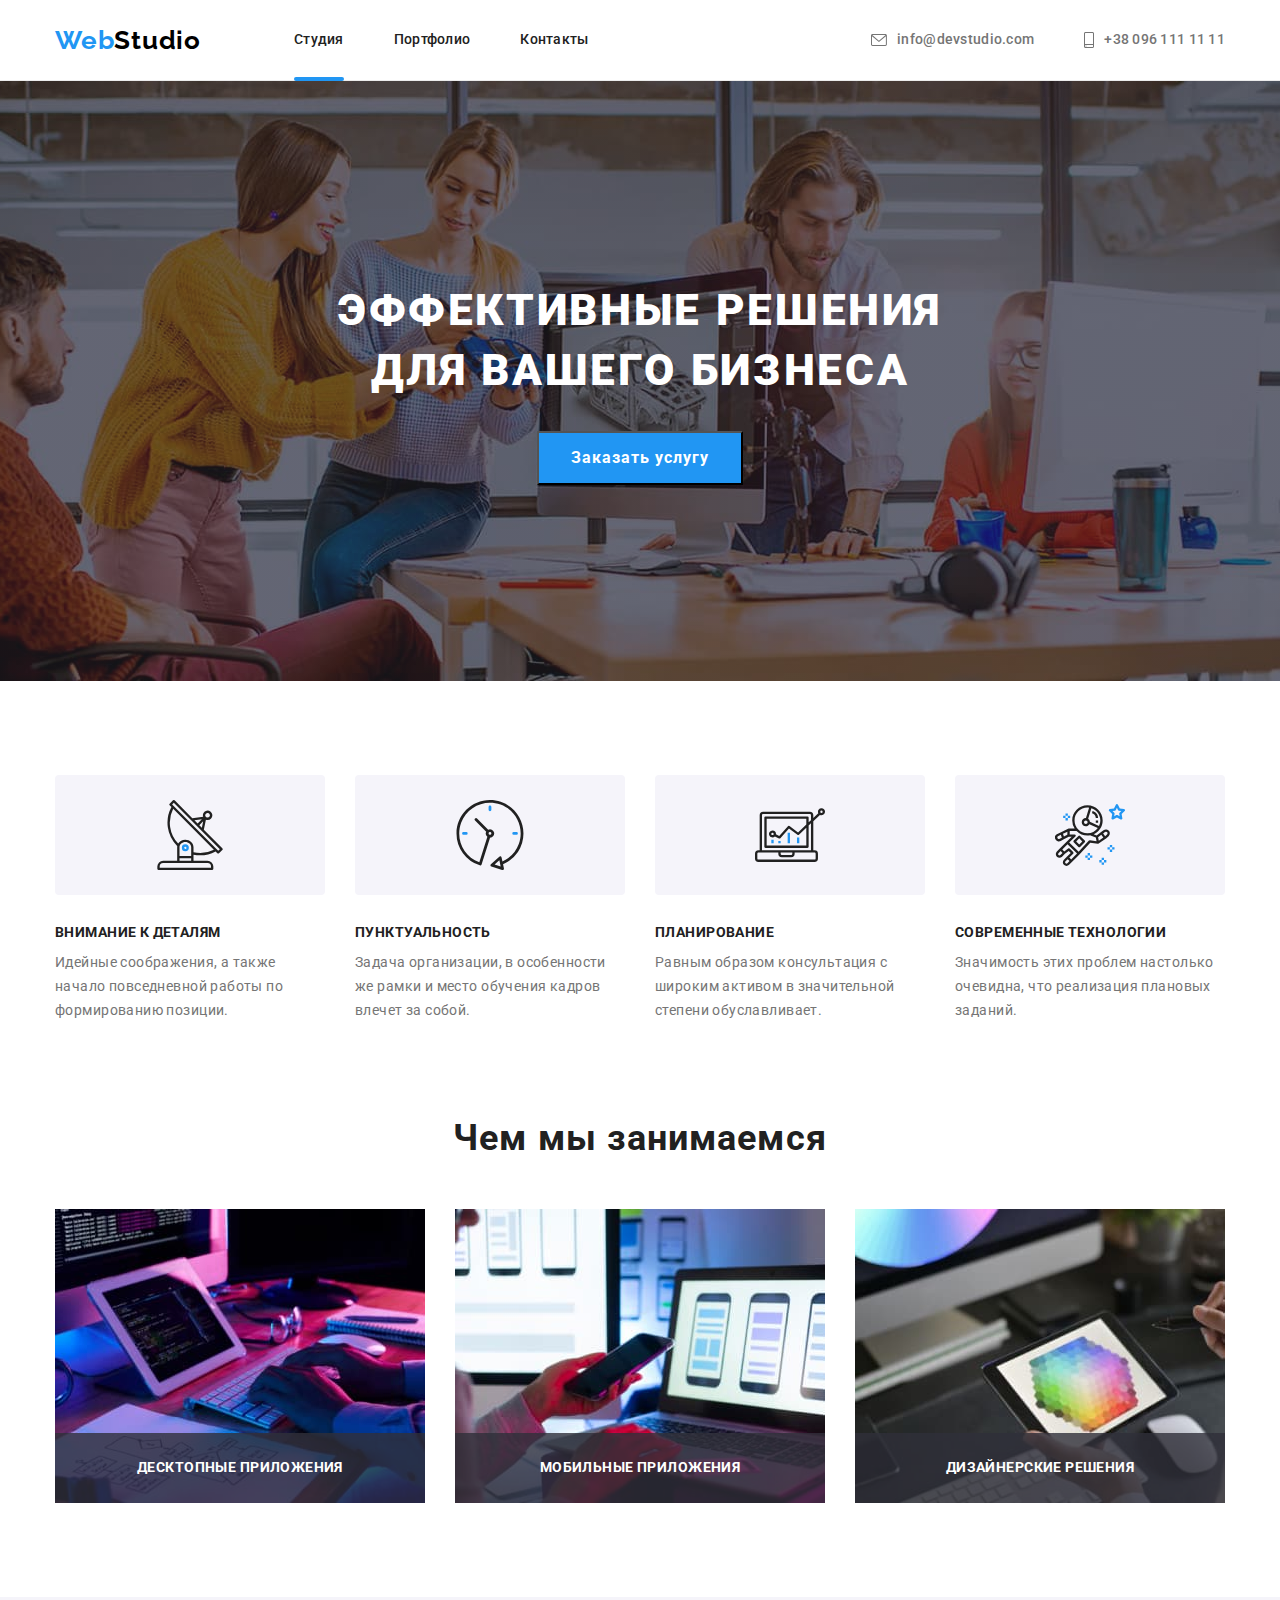
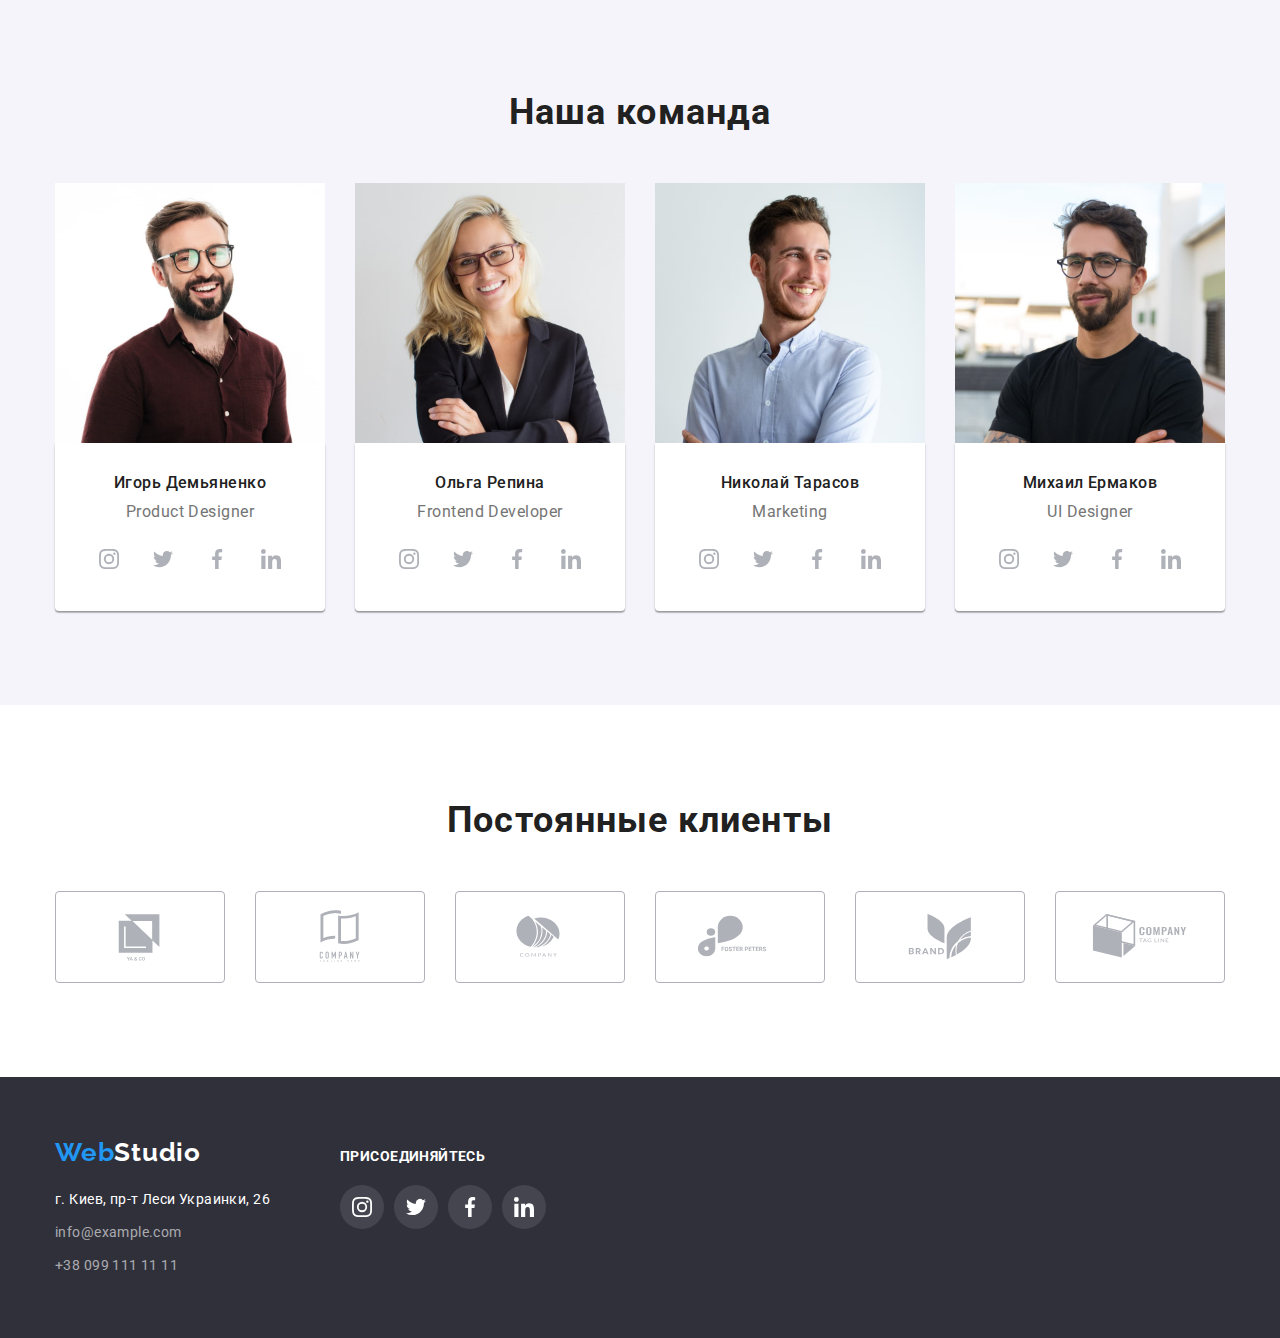
==== index.html @ 76461b3d "start" ====
<!DOCTYPE html>
<html lang="ru">
  <head>
    <meta charset="UTF-8" />
    <meta http-equiv="X-UA-Compatible" content="IE=edge" />
    <meta name="viewport" content="width=device-width, initial-scale=1.0" />
    <title>goit-markup-hw-06</title>
    <link
      href="https://fonts.googleapis.com/css2?family=Raleway:wght@700&family=Roboto:wght@400;500;700;900&display=swap"
      rel="stylesheet"
    />
    <link rel="stylesheet"
    href=https://cdnjs.cloudflare.com/ajax/libs/modern-normalize/1.1.0/modern-normalize.min.css>
    <link rel="stylesheet" href="./css/styles.css" />
  </head>
  <body>
    <!--header-->

    <header class="header">
      <div class="container">
        <div class="header-flex">
          <a class="logo link" href="./index.html"
            >Web<span class="logo-dark">Studio</span></a
          >
          <nav class="header-nav">
            <ul class="header-list list">
              <li class="header-item">
                <a class="header-link link current" href="./index.html"
                  >Студия</a
                >
              </li>
              <li class="header-item">
                <a class="header-link link" href="./portfolio.html"
                  >Портфолио</a
                >
              </li>
              <li class="header-item">
                <a class="header-link link" href="">Контакты</a>
              </li>
            </ul>
          </nav>
          <ul class="header-mt">
            <li class="header-mail-item list">
              <a class="header-mail-link link" href="mailto:info@devstudio.com"
                ><svg class="header-icon-mail" width="16" height="12">
                  <use href="./images/icons.svg#icon-envelope"></use>
                </svg>
                info@devstudio.com</a
              >
            </li>
            <li class="haeder-tel-item list">
              <a class="header-tel-link link" href="tel:+380961111111"
                ><svg class="header-icon-tel" width="10" height="16">
                  <use href="./images/icons.svg#icon-smartphone"></use></svg
                >+38 096 111 11 11</a
              >
            </li>
          </ul>
        </div>
      </div>
    </header>
    <!--hero-->
    <main>
      <section class="hero">
        <div class="container">
          <h1 class="hero-title">Эффективные решения для вашего бизнеса</h1>
          <button class="hero-btn" type="button" data-modal-open>Заказать услугу</button>
        </div>
      </section>

      <!--features-->
      <section class="features section">
        <div class="container">
          <h2 class="visually-hidden">Особенности</h2>
          <ul class="features-list list">
            <li class="features-item antenna">
              <div class="features-icon-conteiner"><svg width="70" height="70"><use href="./images/icons.svg#icon-antenna-1"></use></svg></div>
              <h3 class="features-title">Внимание к деталям</h3>
              <p class="features-text">
                Идейные соображения, а также начало повседневной работы по
                формированию позиции.
              </p>
            </li>
            <li class="features-item clock">
              <div class="features-icon-conteiner"><svg width="70" height="70"><use href="./images/icons.svg#icon-clock-1"></use></svg></div>
              <h3 class="features-title">Пунктуальность</h3>
              <p class="features-text">
                Задача организации, в особенности же рамки и место обучения
                кадров влечет за собой.
              </p>
            </li>
            <li class="features-item diagram">
              <div class="features-icon-conteiner"><svg width="70" height="70"><use href="./images/icons.svg#icon-diagram-1"></use></svg></div>
              <h3 class="features-title">Планирование</h3>
              <p class="features-text">
                Равным образом консультация с широким активом в значительной
                степени обуславливает.
              </p>
            </li>
            <li class="features-item astronaut">
              <div class="features-icon-conteiner"><svg width="70" height="70"><use href="./images/icons.svg#icon-astronaut-1"></use></svg></div>
              <h3 class="features-title">Современные технологии</h3>
              <p class="features-text">
                Значимость этих проблем настолько очевидна, что реализация
                плановых заданий.
              </p>
            </li>
          </ul>
        </div>
      </section>
      <!--work-->
      <section class="work section">
        <div class="container">
          <h2 class="work-title">Чем мы занимаемся</h2>
          <ul class="work-list list">
            <li class="work-item">
              <img
                class="work-img"
                src="./images/box1.jpg"
                alt="Работа за компьютером"
                width="370"
                height="294"
              />
              <div class="work-thumb">
                <h3 class="work-item-title">Десктопные приложения </h3>
              </div>
            </li>
            
            <li class="work-item">
              <img
                class="work-img"
                src="./images/box2.jpg"
                alt="Смартфон и ноутбук"
                width="370"
                height="294"
              />
              <div class="work-thumb">
                <h3 class="work-item-title">Мобильные приложения</h3>
              </div>
            </li>
            <li class="work-item">
              <img
                class="work-img"
                src="./images/box3.jpg"
                alt="Графический дизайн на планшете"
                width="370"
                height="294"
              />
              <div class="work-thumb">
                <h3 class="work-item-title">Дизайнерские решения</h3>
              </div>
            </li>
          </ul>
        </div>
      </section>
      <!--team-->
      <section class="team section">
        <div class="container">
          <h2 class="team-title">Наша команда</h2>
          <ul class="team-list list">
            <li class="team-item">
              <img
                class="team-img"
                src="./images/img.jpg"
                alt="Игорь"
                width="270"
                height="260"
              />
              <div class="team-thumb">
                <h3 class="team-item-title">Игорь Демьяненко</h3>
                <p class="team-text" lang="en">Product Designer</p>
                <ul class="team-soc-list list">
                  <li class="team-soc-item">
                    <a class="team-soc-link" href="">
                      <svg class="team-soc-icon" width="20" height="20">
                        <use href="./images/icons.svg#icon-instagram-2"></use>
                      </svg>
                    </a>
                  </li>
                  <li class="team-soc-item">
                    <a class="team-soc-link" href=""
                      ><svg class="team-soc-icon" width="20" height="20">
                        <use
                          href="./images/icons.svg#icon-twitter-1"
                        ></use></svg
                    ></a>
                  </li>
                  <li class="team-soc-item">
                    <a class="team-soc-link" href=""
                      ><svg class="team-soc-icon" width="20" height="20">
                        <use
                          href="./images/icons.svg#icon-facebook-1"
                        ></use></svg
                    ></a>
                  </li>
                  <li class="team-soc-item">
                    <a class="team-soc-link" href=""
                      ><svg class="team-soc-icon" width="20" height="20">
                        <use
                          href="./images/icons.svg#icon-linkedin-1"
                        ></use></svg
                    ></a>
                  </li>
                </ul>
              </div>
            </li>
            <li class="team-item">
              <img
                class="team-img"
                src="./images/img1.jpg"
                alt="Ольга"
                width="270"
                height="260"
              />
              <div class="team-thumb">
                <h3 class="team-item-title">Ольга Репина</h3>
                <p class="team-text" lang="en">Frontend Developer</p>
                <ul class="team-soc-list list">
                  <li class="team-soc-item">
                    <a class="team-soc-link" href="">
                      <svg class="team-soc-icon" width="20" height="20">
                        <use href="./images/icons.svg#icon-instagram-2"></use>
                      </svg>
                    </a>
                  </li>
                  <li class="team-soc-item">
                    <a class="team-soc-link" href=""
                      ><svg class="team-soc-icon" width="20" height="20">
                        <use
                          href="./images/icons.svg#icon-twitter-1"
                        ></use></svg
                    ></a>
                  </li>
                  <li class="team-soc-item">
                    <a class="team-soc-link" href=""
                      ><svg class="team-soc-icon" width="20" height="20">
                        <use
                          href="./images/icons.svg#icon-facebook-1"
                        ></use></svg
                    ></a>
                  </li>
                  <li class="team-soc-item">
                    <a class="team-soc-link" href=""
                      ><svg class="team-soc-icon" width="20" height="20">
                        <use
                          href="./images/icons.svg#icon-linkedin-1"
                        ></use></svg
                    ></a>
                  </li>
                </ul>
              </div>
            </li>
            <li class="team-item">
              <img
                class="team-img"
                src="./images/img2.jpg"
                alt="Николай"
                width="270"
                height="260"
              />
              <div class="team-thumb">
                <h3 class="team-item-title">Николай Тарасов</h3>
                <p class="team-text" lang="en">Marketing</p>
                <ul class="team-soc-list list">
                  <li class="team-soc-item">
                    <a class="team-soc-link" href="">
                      <svg class="team-soc-icon" width="20" height="20">
                        <use href="./images/icons.svg#icon-instagram-2"></use>
                      </svg>
                    </a>
                  </li>
                  <li class="team-soc-item">
                    <a class="team-soc-link" href=""
                      ><svg class="team-soc-icon" width="20" height="20">
                        <use
                          href="./images/icons.svg#icon-twitter-1"
                        ></use></svg
                    ></a>
                  </li>
                  <li class="team-soc-item">
                    <a class="team-soc-link" href=""
                      ><svg class="team-soc-icon" width="20" height="20">
                        <use
                          href="./images/icons.svg#icon-facebook-1"
                        ></use></svg
                    ></a>
                  </li>
                  <li class="team-soc-item">
                    <a class="team-soc-link" href=""
                      ><svg class="team-soc-icon" width="20" height="20">
                        <use
                          href="./images/icons.svg#icon-linkedin-1"
                        ></use></svg
                    ></a>
                  </li>
                </ul>
              </div>
            </li>
            <li class="team-item">
              <img
                class="team-img"
                src="./images/img3.jpg"
                alt="Михаил"
                width="270"
                height="260"
              />
              <div class="team-thumb">
                <h3 class="team-item-title">Михаил Ермаков</h3>
                <p class="team-text" lang="en">UI Designer</p>
                <ul class="team-soc-list list">
                  <li class="team-soc-item">
                    <a class="team-soc-link" href="">
                      <svg class="team-soc-icon" width="20" height="20">
                        <use href="./images/icons.svg#icon-instagram-2"></use>
                      </svg>
                    </a>
                  </li>
                  <li class="team-soc-item">
                    <a class="team-soc-link" href=""
                      ><svg class="team-soc-icon" width="20" height="20">
                        <use
                          href="./images/icons.svg#icon-twitter-1"
                        ></use></svg
                    ></a>
                  </li>
                  <li class="team-soc-item">
                    <a class="team-soc-link" href=""
                      ><svg class="team-soc-icon" width="20" height="20">
                        <use
                          href="./images/icons.svg#icon-facebook-1"
                        ></use></svg
                    ></a>
                  </li>
                  <li class="team-soc-item">
                    <a class="team-soc-link" href=""
                      ><svg class="team-soc-icon" width="20" height="20">
                        <use
                          href="./images/icons.svg#icon-linkedin-1"
                        ></use></svg
                    ></a>
                  </li>
                </ul>
              </div>
            </li>
          </ul>
        </div>
      </section>

      <section class="clients section">
        <div class="container">
          <h2 class="clients-title">Постоянные клиенты</h2>
          <ul class="clients-list list">
            <li class="clients-item list">
              <a class="clients-link" href="">
                <svg class="clients-icon" width="106" height="60">
                  <use href="./images/icons.svg#icon-Logo"></use>
                </svg>
              </a>
            </li>
            <li class="clients-item list">
              <a class="clients-link" href="">
                <svg class="clients-icon" width="106" height="60">
                  <use href="./images/icons.svg#icon-Logo-1"></use>
                </svg>
              </a>
            </li>
            <li class="clients-item list">
              <a class="clients-link" href="">
                <svg class="clients-icon" width="106" height="60">
                  <use href="./images/icons.svg#icon-Logo-2"></use>
                </svg>
              </a>
            </li>
            <li class="clients-item list">
              <a class="clients-link" href="">
                <svg class="clients-icon" width="106" height="60">
                  <use href="./images/icons.svg#icon-Logo-3"></use>
                </svg>
              </a>
            </li>
            <li class="clients-item list">
              <a class="clients-link" href="">
                <svg class="clients-icon" width="106" height="60">
                  <use href="./images/icons.svg#icon-Logo-4"></use>
                </svg>
              </a>
            </li>
            <li class="clients-item list">
              <a class="clients-link" href="">
                <svg class="clients-icon" width="106" height="60">
                  <use href="./images/icons.svg#icon-Logo-5"></use>
                </svg>
              </a>
            </li>
          </ul>
        </div>
      </section>
    </main>
    <!--footer-->
    <footer class="footer">
      <div class="container">
        <div class="footerf">
          <a class="logo link" href="./index.html"
            >Web<span class="logo-light">Studio</span></a
          >
          <address class="adress">
            <ul class="adress-list list">
              <li class="adress-item">
                <a
                  class="adress-link link"
                  href="https://goo.gl/maps/nZqafxbNamXbDnvg8"
                  target="blank"
                  rel="noopener noreferrer nofollow"
                  >г. Киев, пр-т Леси Украинки, 26</a
                >
              </li>
              <li class="adress-item">
                <a class="adress-mail-link link" href="mailto:info@example.com"
                  >info@example.com</a
                >
              </li>
              <li class="adress-item">
                <a class="adress-tel-link link" href="tel:+380991111111"
                  >+38 099 111 11 11</a
                >
              </li>
            </ul>
          </address>
        </div>
        <div class="footer-soc">
          <p class="join">присоединяйтесь</p>
          <ul class="footer-soc-list list">
            <li class="footer-soc-item">
              <a href="" class="footer-soc-link instagram"></a>
            </li>
            <li class="footer-soc-item">
              <a href="" class="footer-soc-link twitter"></a>
            </li>
            <li class="footer-soc-item">
              <a href="" class="footer-soc-link facebook"></a>
            </li>
            <li class="footer-soc-item">
              <a href="" class="footer-soc-link linkedin"></a>
            </li>
          </ul>
        </div>
      </div>
    </footer>
    <div class="backdrop is-hidden" data-modal>
      <div class="modal">
        <button type="button" class="modal-close-btn" data-modal-close><svg width="18" height="18"><use href="./images/icons.svg#icon-close-black-18dp"></use></svg> </button>
      </div>
    </div>
    <script src="./js/modal.js"> </script>
  </body>
  
</html>
---- css/styles.css ----
:root {
  --primary-white-color: #ffffff;
  --secondary-white-color: #f5f4fa;
  --footer-hero-color: #2f303a;
  --accent-color: #2196f3;
  --main-title-color: #212121;
  --primary-text-color: #757575;
  --primary-margin: 30px;
}
body {
  color: var(--primary-text-color);
  font-family: "Roboto", "Montserrat", sans-serif;
}
h1,
h2,
h3,
h4,
h5,
h6,
p,
ul {
  margin: 0;
}
ul {
  padding-left: 0;
}

.list {
  list-style: none;
}
.link {
  text-decoration: none;
}
img {
  display: block;
  max-width: 100%;
  height: auto;
}

.container {
  width: 1200px;
  padding-left: 15px;
  padding-right: 15px;
  margin: 0 auto;
}
.section {
  padding-top: 94px;
  padding-bottom: 94px;
}
/*---------------header----------------------------------------------*/
.header {
  background-color: var(--primary-white-color);
  border-bottom: 1px solid #ececec;
}
.header-flex {
  display: flex;
  align-items: center;
}

.header-nav {
  margin-left: 93px;
}
.header-list {
  display: flex;
}
.header-mt {
  display: flex;
  margin-left: auto;
}

.header-item + .header-item {
  margin-left: 50px;
}
.haeder-tel-item {
  margin-left: 50px;
}

.logo {
  font-family: "Raleway";
  font-weight: 700;
  font-size: 26px;
  line-height: 1.19;
  letter-spacing: 0.03em;
  color: var(--accent-color);
}

.logo-dark {
  color: #000000;
}
.logo-light {
  color: var(--primary-white-color);
}

.header-link,
.header-mail-link,
.header-tel-link {
  font-weight: 500;
  font-size: 14px;
  line-height: 1.14;
  letter-spacing: 0.02em;
  color: var(--main-title-color);
  display: flex;
  align-items: center;
}
.header-link {
  position: relative;
  padding-top: 32px;
  padding-bottom: 32px;
  transition: color 250ms cubic-bezier(0.4, 0, 0.2, 1);
}

.header-link.current::after {
  display: inline-block;
  content: "";
  position: absolute;
  left: 0;
  bottom: -1px;
  width: 100%;
  height: 4px;
  background: var(--accent-color);
  border-radius: 2px;
}
.header-icon-mail {
  fill: currentColor;
  margin-right: 10px;
}
.header-icon-tel {
  fill: currentColor;
  margin-right: 10px;
}
.header-link:hover,
.header-link:focus {
  color: var(--accent-color);
}

.header-mail-link,
.header-tel-link {
  color: inherit;
  transition: color 250ms cubic-bezier(0.4, 0, 0.2, 1);
}
.header-mail-link:hover,
.header-mail-link:focus {
  color: var(--accent-color);
}

.header-tel-link:hover,
.header-tel-link:focus {
  color: var(--accent-color);
}
/* .current {
  color: var(--accent-color);
} */

/*---------------hero-------------------------------------------------*/
.hero {
  background-color: var(--footer-hero-color);
  padding-top: 200px;
  padding-bottom: 200px;
  background-image: linear-gradient(
      to right,
      rgba(47, 48, 58, 0.4),
      rgba(47, 48, 58, 0.4)
    ),
    url(../images/bg-image.jpg);
  background-size: cover;
  background-repeat: no-repeat;
  background-position: center;
  margin-left: auto;
  margin-right: auto;
  max-width: 1600px;
  height: 600px;
}

.hero-title {
  font-weight: 900;
  font-size: 44px;
  line-height: 1.36;
  text-align: center;
  letter-spacing: 0.06em;
  text-transform: uppercase;
  color: var(--primary-white-color);
  max-width: 696px;
  margin-left: auto;
  margin-right: auto;
  margin-bottom: var(--primary-margin);
}

.hero-btn {
  font-family: inherit;
  font-weight: 700;
  font-size: 16px;
  line-height: 1.88;
  text-align: center;
  letter-spacing: 0.06em;
  background-color: var(--accent-color);
  color: var(--primary-white-color);
  cursor: pointer;
  margin: 0 auto;
  display: block;
  padding: 10px 32px;
  transition: filter 250ms cubic-bezier(0.4, 0, 0.2, 1);
}
.hero-btn:hover {
  filter: drop-shadow(0px 4px 4px rgba(0, 0, 0, 0.25));
}
/*-------------------features-----------------------------------*/
.visually-hidden {
  position: absolute;
  white-space: nowrap;
  width: 1px;
  height: 1px;
  overflow: hidden;
  border: 0;
  padding: 0;
  clip: rect(0 0 0 0);
  clip-path: inset(50%);
  margin: -1px;
}

.features-list {
  display: flex;
  margin-left: calc(-1 * var(--primary-margin));
  flex-wrap: wrap;
}
/* .features-item::before {
  display: block;
  content: " ";
  height: 120px;
  background-color: var(--secondary-white-color);
  border-radius: 4px;
  background-repeat: no-repeat;
  background-position: center;
  margin-bottom: var(--primary-margin);
}
.antenna::before {
  background-image: url(../images/antenna\ 1.svg);
}
.clock::before {
  background-image: url(../images/clock\ 1.svg);
}

.diagram::before {
  background-image: url(../images/diagram\ 1.svg);
}

.astronaut::before {
  background-image: url(../images/astronaut\ 1.svg);
} */
.features-icon-conteiner {
  height: 120px;
  background-color: var(--secondary-white-color);
  border-radius: 4px;
  margin-bottom: var(--primary-margin);
  display: flex;
  justify-content: center;
  align-items: center;
}
.features-item {
  margin-left: var(--primary-margin);
  flex-basis: calc(100% / 4 - 30px);
}
.features-title {
  font-weight: 700;
  font-size: 14px;
  line-height: 1.14;
  letter-spacing: 0.03em;
  text-transform: uppercase;
  color: var(--main-title-color);
  margin-bottom: 10px;
}

.features-text {
  font-size: 14px;
  line-height: 1.71;
  letter-spacing: 0.03em;
}
/*-----------------------work----------------------------------------------*/
.work {
  padding-top: 0;
}

.work-list {
  display: flex;
  margin-left: calc(-1 * var(--primary-margin));
  flex-wrap: wrap;
}
.work-item {
  position: relative;
  flex-basis: calc(100% / 3 - 30px);
  margin-left: var(--primary-margin);
}

.work-thumb {
  display: flex;
  justify-content: center;
  position: absolute;
  bottom: 0;
  left: 0;
  width: 370px;
  min-height: 70px;
  background-color: rgba(47, 48, 58, 0.8);
}
.work-item-title {
  display: flex;
  align-items: center;
  font-weight: 700;
  font-size: 14px;
  line-height: 1.14;
  letter-spacing: 0.03em;
  text-transform: uppercase;
  color: var(--primary-white-color);
  }

.work-title,
.team-title,
.clients-title {
  font-weight: 700;
  font-size: 36px;
  line-height: 1.17;
  text-align: center;
  letter-spacing: 0.03em;
  color: var(--main-title-color);
  margin-bottom: 50px;
}
/*-------------------team------------------------------------------------*/

.team {
  background-color: var(--secondary-white-color);
}
.team-list {
  display: flex;
  margin-left: calc(-1 * var(--primary-margin));
  flex-wrap: wrap;
}
.team-item {
  flex-basis: calc(100% / 4 - 30px);
  margin-left: var(--primary-margin);
}

.team-item-title {
  font-weight: 500;
  font-size: 16px;
  line-height: 1.19;
  text-align: center;
  letter-spacing: 0.03em;
  color: var(--main-title-color);
  margin-bottom: 10px;
}

.team-text {
  font-size: 16px;
  line-height: 1.19;
  text-align: center;
  letter-spacing: 0.03em;
  margin-bottom: 16px;
}
.team-thumb {
  background: var(--primary-white-color);
  box-shadow: 0px 1px 3px rgba(0, 0, 0, 0.12), 0px 1px 1px rgba(0, 0, 0, 0.14),
    0px 2px 1px rgba(0, 0, 0, 0.2);
  border-radius: 0px 0px 4px 4px;
  padding-top: var(--primary-margin);
  padding-bottom: var(--primary-margin);
}
.team-soc-list {
  display: flex;
  justify-content: center;
}
.team-soc-item + .team-soc-item {
  margin-left: 10px;
}

.team-soc-link {
  width: 44px;
  height: 44px;
  border-radius: 50%;
  background-color: var(--primary-white-color);
  display: flex;
  justify-content: center;
  align-items: center;
  fill: #afb1b8;
  transition: background-color 250ms cubic-bezier(0.4, 0, 0.2, 1),
  fill 250ms cubic-bezier(0.4, 0, 0.2, 1);
  
}

.team-soc-link:hover,
.team-soc-link:focus {
  background-color: var(--accent-color);
  fill: var(--primary-white-color);
}

/*-----------------clients---------------------------*/
.clients-list {
  display: flex;
  justify-content: center;
}

.clients-item + .clients-item {
  margin-left: var(--primary-margin);
}

.clients-link {
  width: 170px;
  height: 92px;
  border: 1px solid #afb1b8;
  border-radius: 4px;
  display: flex;
  justify-content: center;
  align-items: center;
  fill: #afb1b8;
  transition:  fill 250ms cubic-bezier(0.4, 0, 0.2, 1),border 250ms cubic-bezier(0.4, 0, 0.2, 1);
}

.clients-link:hover,
.clients-link:focus {
  fill: var(--accent-color);
  border-color: var(--accent-color);
}

/*-----------------footer--------------------------------------------*/

.footer {
  background-color: var(--footer-hero-color);
  padding-top: 60px;
  padding-bottom: 60px;
}

.footer .logo {
  display: block;
  margin-bottom: 20px;
}

a.adress-link {
  color: var(--primary-white-color);
}

.adress-link,
.adress-mail-link,
.adress-tel-link {
  font-style: normal;
  font-size: 14px;
  line-height: 1.71;
  letter-spacing: 0.03em;
  color: rgba(255, 255, 255, 0.6);
  transition: color 250ms cubic-bezier(0.4, 0, 0.2, 1);
}
.adress-item:not(:last-child) {
  margin-bottom: 9px;
}

.adress-mail-link:hover,
.adress-mail-link:focus,
.adress-tel-link:hover,
.adress-tel-link:focus {
  color: var(--primary-white-color);
}
/* .footerf{
  display: flex;
} */
/* .footer-soc{
  display: flex;
} */
.footer .container {
  display: flex;
  align-items: baseline;
}

.join {
  font-weight: 700;
  font-size: 14px;
  line-height: 1.14;
  letter-spacing: 0.03em;
  text-transform: uppercase;

  color: #ffffff;
  margin-bottom: 20px;
}
.footer-soc {
  margin-left: 70px;
}
.footer-soc-list {
  display: flex;
}
.footer-soc-item + .footer-soc-item {
  margin-left: 10px;
}
.footer-soc-link {
  display: inline-block;
  width: 44px;
  height: 44px;
  background-color: rgba(255, 255, 255, 0.1);
  border-radius: 50%;
  background-repeat: no-repeat;
  background-position: center;
  transition: background-color 250ms cubic-bezier(0.4, 0, 0.2, 1);
}
.footer-soc-link:hover,
.footer-soc-link:focus {
  background-color: var(--accent-color);
}
.instagram {
  background-image: url(../images/instagramfooter.svg);
}
.twitter {
  background-image: url(../images/twitterfooter.svg);
}
.facebook {
  background-image: url(../images/facebookfooter.svg);
}
.linkedin {
  background-image: url(../images/linkedinfooter.svg);
}
/*-------------------Portfolio-----------------------------------------*/
.btn-list {
  display: flex;
  margin-bottom: 50px;
  margin-left: auto;
  margin-right: auto;
  justify-content: center;
}
.btn-item + .btn-item {
  margin-left: 8px;
}
.btn {
  font-family: inherit;
  background-color: var(--secondary-white-color);
  font-weight: 500;
  font-size: 16px;
  line-height: 1.63;
  text-align: center;
  letter-spacing: 0.03em;
  color: var(--main-title-color);
  cursor: pointer;
  padding: 6px 22px;
  border-radius: 4px;
  border: 0;
  transition: background-color 250ms cubic-bezier(0.4, 0, 0.2, 1), color 250ms cubic-bezier(0.4, 0, 0.2, 1), box-shadow 250ms cubic-bezier(0.4, 0, 0.2, 1);
}
.btn:hover,
.btn:focus {
  background-color: var(--accent-color);
  color: var(--secondary-white-color);
  box-shadow: 0px 3px 1px rgba(0, 0, 0, 0.1), 0px 1px 2px rgba(0, 0, 0, 0.08),
    0px 2px 2px rgba(0, 0, 0, 0.12);
}
.port-list {
  display: flex;
  flex-wrap: wrap;
  margin-left: calc(-1 * var(--primary-margin));
  margin-bottom: calc(-1 * var(--primary-margin));
}

.port-item {
  margin-left: var(--primary-margin);
  margin-bottom: var(--primary-margin);
  flex-basis: calc(100% / 3 - 30px);
}
.port-link {
  display: block;
  transition: box-shadow 250ms cubic-bezier(0.4, 0, 0.2, 1);
}

.port-title {
  font-size: 18px;
  line-height: 2;
  letter-spacing: 0.06em;
  color: var(--main-title-color);
  margin-bottom: 4px;
}
.port-wrap {
  position: relative;
  overflow: hidden;
}
.port-top-text {
  position: absolute;
  top: 0;
  background-color: rgba(33, 150, 243, 0.9);
  font-size: 18px;
  line-height: 1.56;
  letter-spacing: 0.03em;
  color:var(--primary-white-color);
  padding: 63px 24px;
  transform: translateY(100%);
  transition: transform 250ms cubic-bezier(0.4, 0, 0.2, 1);
  overflow: auto;
}
.port-link:hover .port-top-text {
  transform: translateY(0%);
}
.port-link:focus .port-top-text {
  transform: translateY(0%);
}
.port-text {
  font-size: 16px;
  line-height: 1.88;
  letter-spacing: 0.03em;
  color: var(--primary-text-color);
}
.port-thumb {
  padding: 20px 24px;
  border-right: 1px solid #eeeeee;
  border-bottom: 1px solid #eeeeee;
  border-left: 1px solid #eeeeee;
}
.port-link:hover,
.port-link:focus {
  box-shadow: 0px 1px 1px rgba(0, 0, 0, 0.12), 0px 4px 4px rgba(0, 0, 0, 0.06),
    1px 4px 6px rgba(0, 0, 0, 0.16);
}
.backdrop {
  position: fixed;
  top: 0;
  width: 100vw;
  height: 100vh;
  background-color: rgba(0, 0, 0, 0.2);
  transition: opacity 250ms cubic-bezier(0.4, 0, 0.2, 1) , visibility 250ms cubic-bezier(0.4, 0, 0.2, 1),box-shadow 250ms cubic-bezier(0.4, 0, 0.2, 1);
}
.backdrop.is-hidden .modal {
  transform: translate(-50%, -50%) scale(2);
  
}

.modal {
  position: absolute;
  top: 50%;
  left: 50%;
  transform: translate(-50%, -50%);
  width: 528px;
  min-height: 581px;
  transition: transform 250ms cubic-bezier(0.4, 0, 0.2, 1);
  background: var(--primary-white-color);
  box-shadow: 0px 1px 3px rgba(0, 0, 0, 0.12), 0px 1px 1px rgba(0, 0, 0, 0.14),
    0px 2px 1px rgba(0, 0, 0, 0.2);
  border-radius: 4px;
}
.modal-close-btn {
  position: absolute;
  top: 8px;
  right: 8px;
  width: 30px;
  height: 30px;
  border-radius: 50%;
  background-color: var(--primary-white-color);
  border: 1px solid rgba(0, 0, 0, 0.1);
  display: flex;
  align-items: center;
  cursor: pointer;
  
}

.is-hidden {
  opacity: 0;
  pointer-events: none;
  visibility: hidden;
}
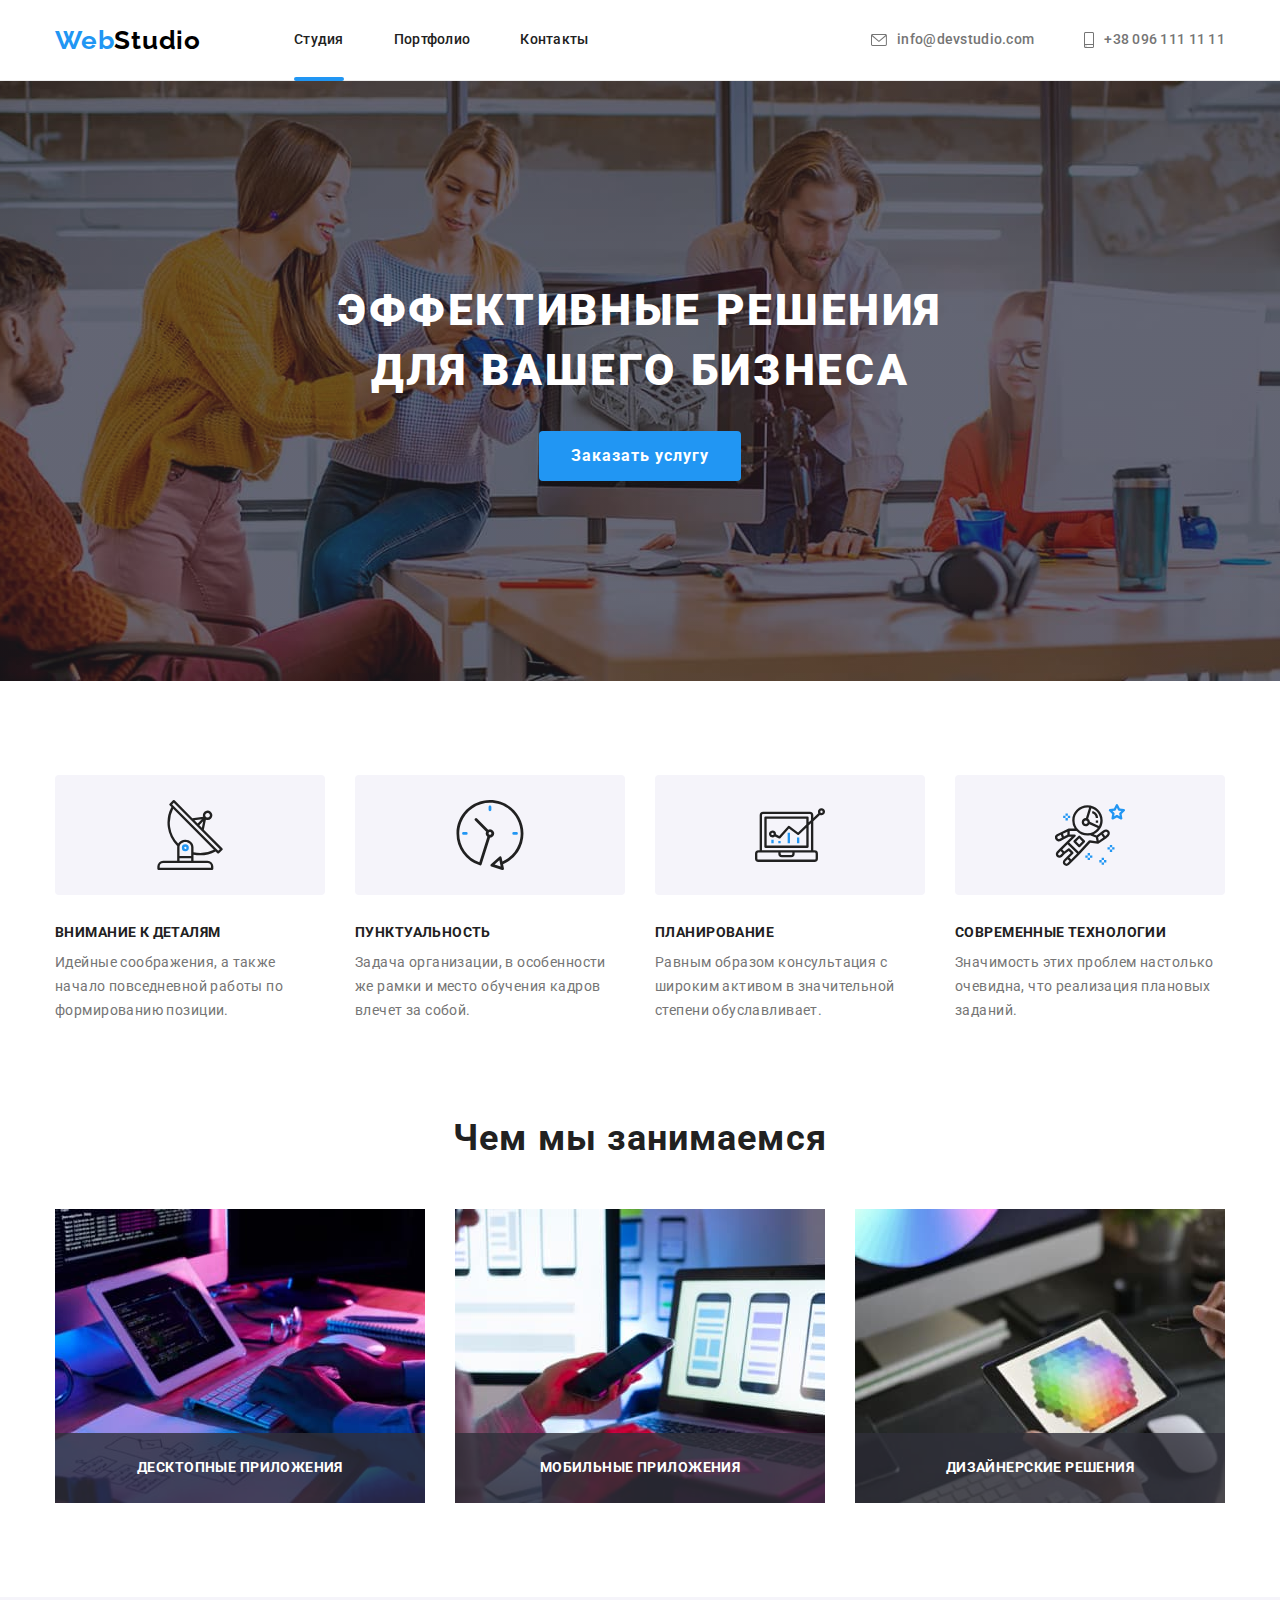
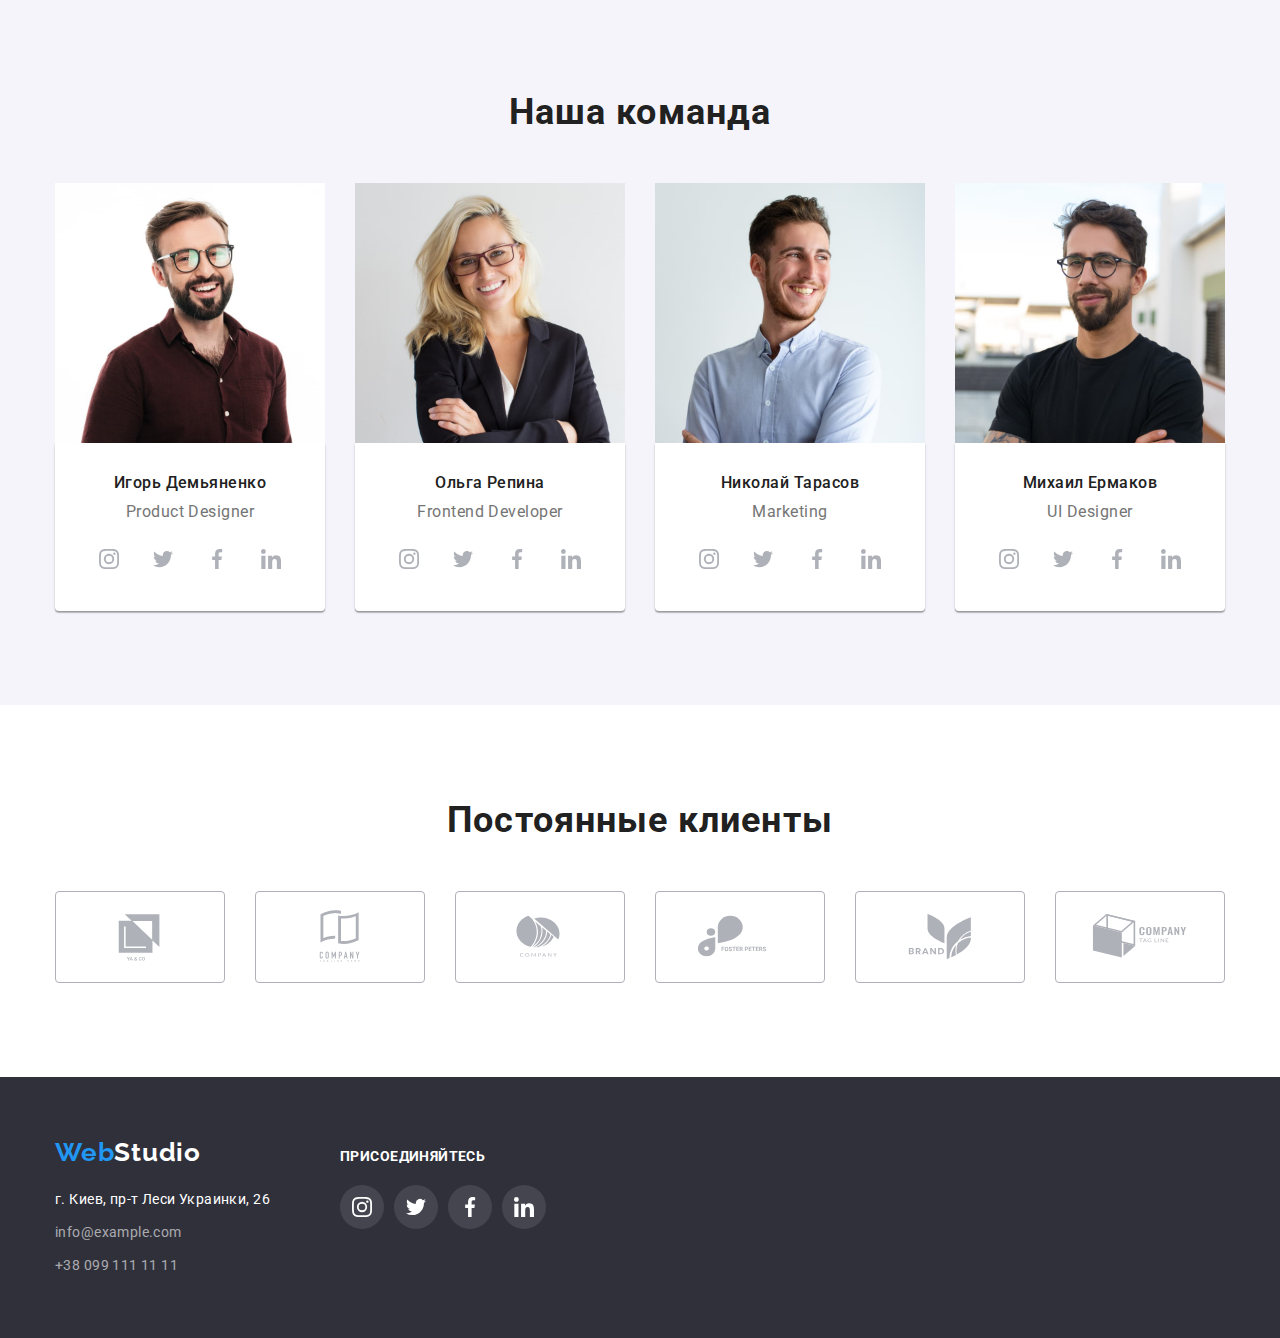
==== commit 6f119bcb: "05.05" ====
--- a/index.html
+++ b/index.html
@@ -64,7 +64,9 @@
       <section class="hero">
         <div class="container">
           <h1 class="hero-title">Эффективные решения для вашего бизнеса</h1>
-          <button class="hero-btn" type="button" data-modal-open>Заказать услугу</button>
+          <button class="hero-btn" type="button" data-modal-open>
+            Заказать услугу
+          </button>
         </div>
       </section>
 
@@ -74,7 +76,11 @@
           <h2 class="visually-hidden">Особенности</h2>
           <ul class="features-list list">
             <li class="features-item antenna">
-              <div class="features-icon-conteiner"><svg width="70" height="70"><use href="./images/icons.svg#icon-antenna-1"></use></svg></div>
+              <div class="features-icon-conteiner">
+                <svg width="70" height="70">
+                  <use href="./images/icons.svg#icon-antenna-1"></use>
+                </svg>
+              </div>
               <h3 class="features-title">Внимание к деталям</h3>
               <p class="features-text">
                 Идейные соображения, а также начало повседневной работы по
@@ -82,7 +88,11 @@
               </p>
             </li>
             <li class="features-item clock">
-              <div class="features-icon-conteiner"><svg width="70" height="70"><use href="./images/icons.svg#icon-clock-1"></use></svg></div>
+              <div class="features-icon-conteiner">
+                <svg width="70" height="70">
+                  <use href="./images/icons.svg#icon-clock-1"></use>
+                </svg>
+              </div>
               <h3 class="features-title">Пунктуальность</h3>
               <p class="features-text">
                 Задача организации, в особенности же рамки и место обучения
@@ -90,7 +100,11 @@
               </p>
             </li>
             <li class="features-item diagram">
-              <div class="features-icon-conteiner"><svg width="70" height="70"><use href="./images/icons.svg#icon-diagram-1"></use></svg></div>
+              <div class="features-icon-conteiner">
+                <svg width="70" height="70">
+                  <use href="./images/icons.svg#icon-diagram-1"></use>
+                </svg>
+              </div>
               <h3 class="features-title">Планирование</h3>
               <p class="features-text">
                 Равным образом консультация с широким активом в значительной
@@ -98,7 +112,11 @@
               </p>
             </li>
             <li class="features-item astronaut">
-              <div class="features-icon-conteiner"><svg width="70" height="70"><use href="./images/icons.svg#icon-astronaut-1"></use></svg></div>
+              <div class="features-icon-conteiner">
+                <svg width="70" height="70">
+                  <use href="./images/icons.svg#icon-astronaut-1"></use>
+                </svg>
+              </div>
               <h3 class="features-title">Современные технологии</h3>
               <p class="features-text">
                 Значимость этих проблем настолько очевидна, что реализация
@@ -122,10 +140,10 @@
                 height="294"
               />
               <div class="work-thumb">
-                <h3 class="work-item-title">Десктопные приложения </h3>
-              </div>
-            </li>
-            
+                <h3 class="work-item-title">Десктопные приложения</h3>
+              </div>
+            </li>
+
             <li class="work-item">
               <img
                 class="work-img"
@@ -448,10 +466,39 @@
     </footer>
     <div class="backdrop is-hidden" data-modal>
       <div class="modal">
-        <button type="button" class="modal-close-btn" data-modal-close><svg width="18" height="18"><use href="./images/icons.svg#icon-close-black-18dp"></use></svg> </button>
+        <button type="button" class="modal-close-btn" data-modal-close>
+          <svg width="18" height="18">
+            <use href="./images/icons.svg#icon-close-black-18dp"></use>
+          </svg>
+        </button>
+        <p class="modal-title">Оставьте свои данные, мы вам перезвоним</p>
+        <form>
+          <label class="modal-label">Имя
+          <input type="text"
+            class="modal-input"
+            name="user-name" 
+            required
+            />
+            </label>
+            <label class="modal-label">Телефон
+          <input type="email"
+            class="modal-input"
+            name="user-email"  class="modal-label"
+            required
+            />
+            </label>
+            <label class="modal-label">Почта
+          <input type="tel"
+            class="modal-input"
+            name="user-tel"
+            required
+              />
+              </label>
+          <textarea name="" id=""></textarea>
+          <button type="submit" class="form-btn">Отправить</button>
+        </form>
       </div>
     </div>
-    <script src="./js/modal.js"> </script>
+    <script src="./js/modal.js"></script>
   </body>
-  
 </html>
--- a/css/styles.css
+++ b/css/styles.css
@@ -192,6 +192,8 @@
   line-height: 1.88;
   text-align: center;
   letter-spacing: 0.06em;
+  border: none;
+  border-radius: 4px;
   background-color: var(--accent-color);
   color: var(--primary-white-color);
   cursor: pointer;
@@ -628,6 +630,7 @@
   transform: translate(-50%, -50%);
   width: 528px;
   min-height: 581px;
+  padding: 40px;
   transition: transform 250ms cubic-bezier(0.4, 0, 0.2, 1);
   background: var(--primary-white-color);
   box-shadow: 0px 1px 3px rgba(0, 0, 0, 0.12), 0px 1px 1px rgba(0, 0, 0, 0.14),
@@ -654,3 +657,46 @@
   pointer-events: none;
   visibility: hidden;
 }
+
+.modal-title{
+  font-weight: 700;
+  font-size: 20px;
+  line-height: 1.15;
+  text-align: center;
+  letter-spacing: 0.03em;
+  color: var(--main-title-color);
+  margin-bottom: 30px;
+}
+
+.modal-input{
+  width: 100%;
+  height: 40px;
+  border: 1px solid rgba(33, 33, 33, 0.2);
+  border-radius: 4px;
+  margin-bottom: 28px;
+  padding-left: 42px;
+}
+.form-btn{
+  font-family: inherit;
+  font-weight: 700;
+  font-size: 16px;
+  line-height: 1.88;
+  text-align: center;
+  letter-spacing: 0.06em;
+  background-color: var(--accent-color);
+  color: var(--primary-white-color);
+  cursor: pointer;
+border: none;
+border-radius: 4px;
+  padding-top: 10px;
+  padding-right: 55px;
+  padding-bottom: 10px;
+  padding-left: 56px;
+}
+.modal-label{
+  font-weight: 400;
+  font-size: 12px;
+  line-height: 1.17;
+  letter-spacing: 0.01em;
+  color: var(--primary-text-color);
+}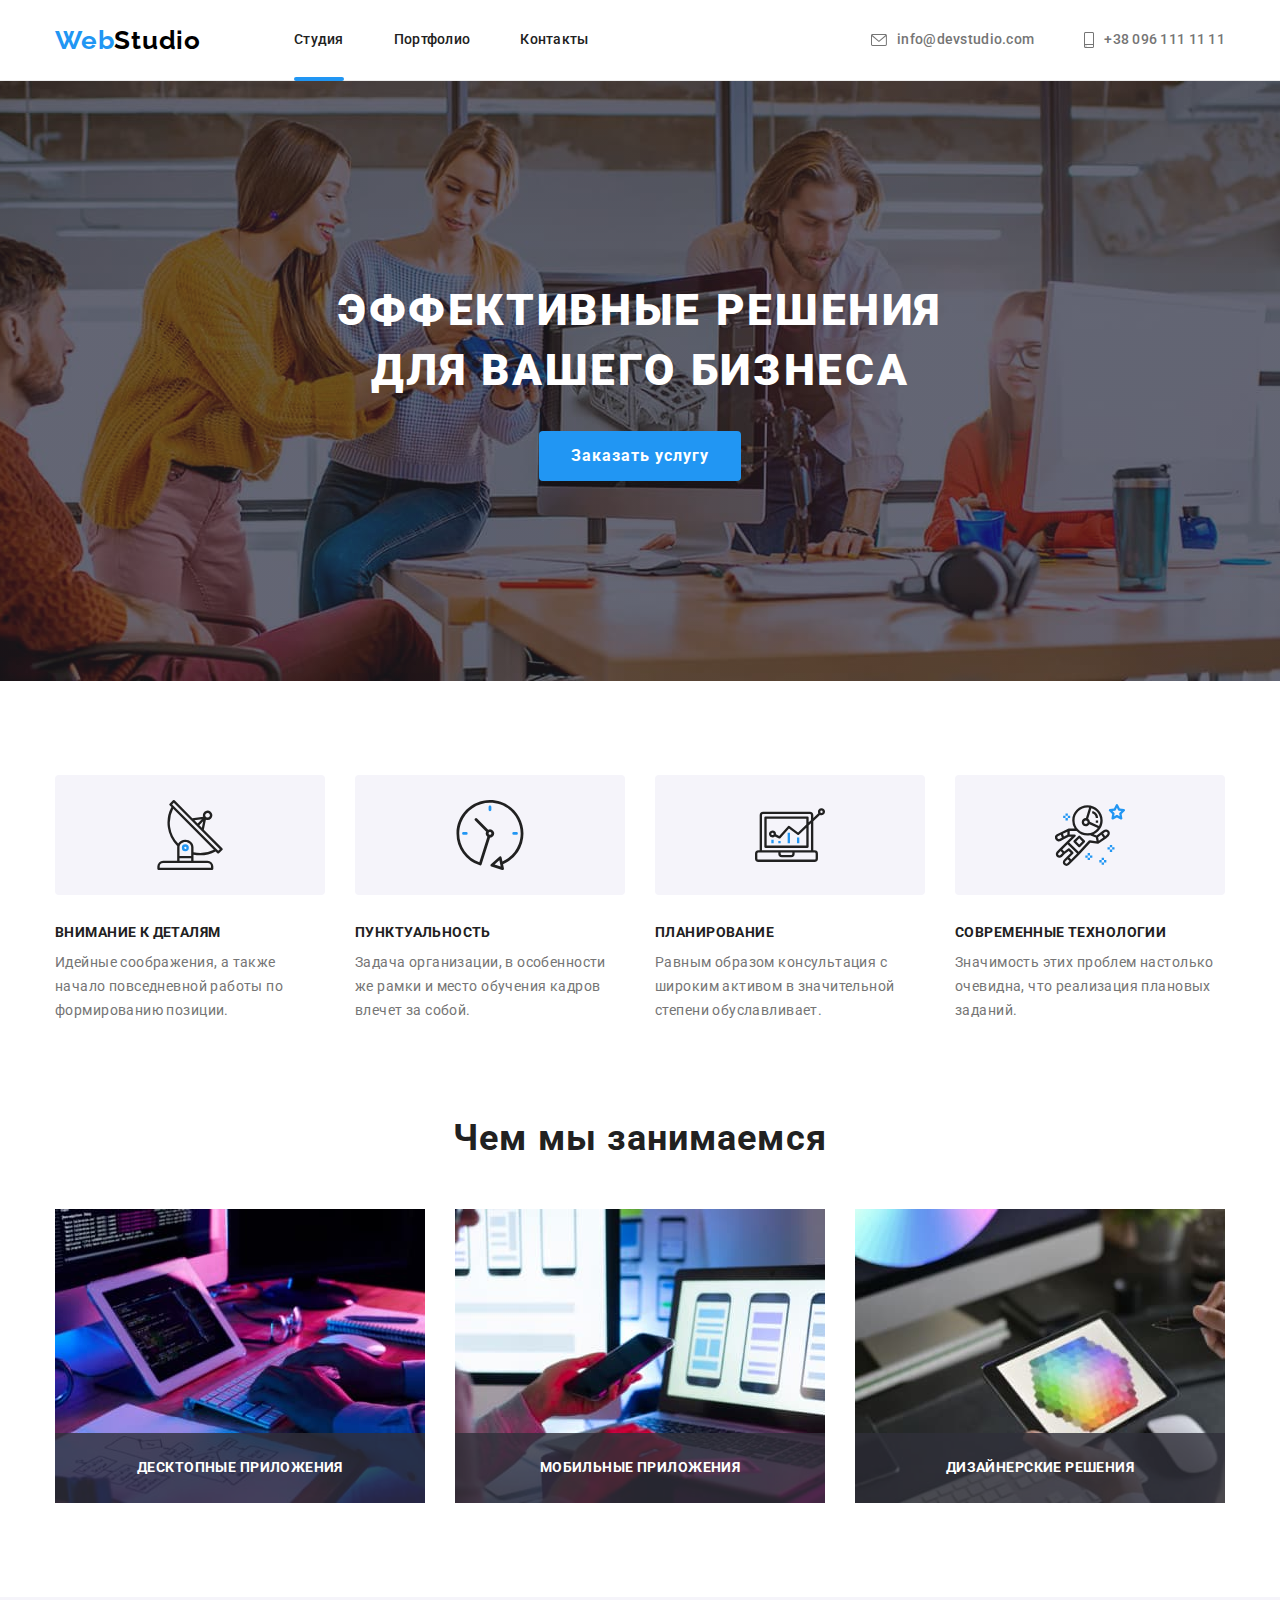
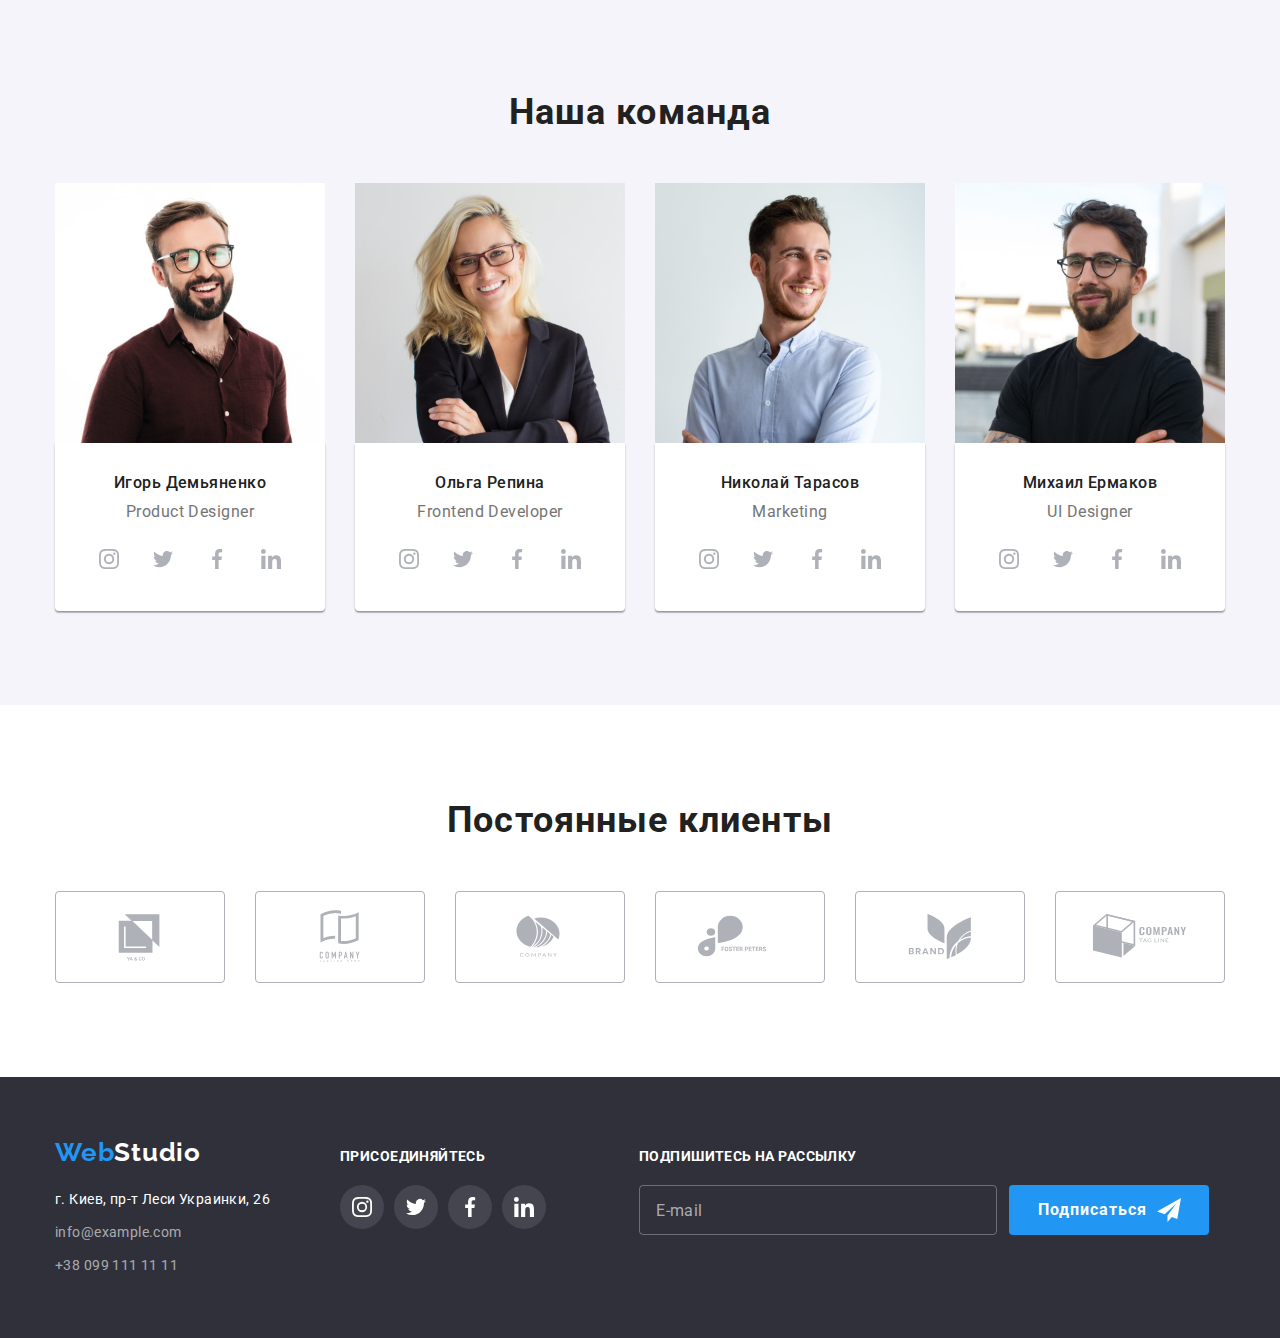
==== commit ff705b02: "final" ====
--- a/index.html
+++ b/index.html
@@ -462,8 +462,20 @@
             </li>
           </ul>
         </div>
+
+        <div class="footer-user-email">
+        <p class="join">Подпишитесь на рассылку</p>
+        <form class="footer-form">
+        <input type="email" name="footer-input" class="footer-input" required placeholder="E-mail">
+        <button type="submit" class="footer-btn">Подписаться</button>
+        </form>
       </div>
+      </div>
+      
     </footer>
+
+    <!--modal-->                          
+    
     <div class="backdrop is-hidden" data-modal>
       <div class="modal">
         <button type="button" class="modal-close-btn" data-modal-close>
@@ -471,30 +483,57 @@
             <use href="./images/icons.svg#icon-close-black-18dp"></use>
           </svg>
         </button>
+
         <p class="modal-title">Оставьте свои данные, мы вам перезвоним</p>
+
         <form>
-          <label class="modal-label">Имя
-          <input type="text"
-            class="modal-input"
-            name="user-name" 
-            required
+
+          <label class="form-field">
+            <span class="form-label">Имя</span>
+            <span class="modal-wrap">
+            <input type="text" class="modal-input" name="user-name" required />
+            <svg class="form-icon" width="18" height="18">
+                <use href="./images/icons.svg#icon-person"></use></svg
+            ></span>
+          </label>
+
+          <label class="form-field"
+            ><span class="form-label">Телефон</span>
+            <span class="modal-wrap">
+            <input type="tel" class="modal-input" name="user-tel" required />
+             <svg class="form-icon" width="18" height="18">
+                <use href="./images/icons.svg#icon-phone"></use></svg
+            ></span>
+          </label>
+
+          <label class="form-field"
+            ><span class="form-label">Почта</span>
+            <span class="modal-wrap">
+            <input
+              type="email"
+              class="modal-input"
+              name="user-email"
+              required
             />
-            </label>
-            <label class="modal-label">Телефон
-          <input type="email"
-            class="modal-input"
-            name="user-email"  class="modal-label"
-            required
-            />
-            </label>
-            <label class="modal-label">Почта
-          <input type="tel"
-            class="modal-input"
-            name="user-tel"
-            required
-              />
-              </label>
-          <textarea name="" id=""></textarea>
+            
+              <svg class="form-icon" width="18" height="18">
+                <use href="./images/icons.svg#icon-email"></use></svg></span>
+          </label>
+
+          <label class="form-field">
+            <span class="form-label">Комментарий</span>
+            <textarea
+              name="user-text"
+              id="user-text"
+              placeholder="Введите текст"
+              class="user-comments"
+            ></textarea>
+          </label>
+
+          <div class="form-field">
+            <input type="checkbox" class="input-check visually-hidden " id="input-check" name="policy" value="policy" >
+            <label for="input-check" class="check-text"><span class="check-visible"><svg class="check-icon" width="16" height="15"><use href="./images/icons.svg#icon-Vector2"></use></svg></span> Соглашаюсь с рассылкой и принимаю&nbsp;<a class="policy-link" href="">Условия договора</a></label>
+          </div>
           <button type="submit" class="form-btn">Отправить</button>
         </form>
       </div>
--- a/css/styles.css
+++ b/css/styles.css
@@ -311,7 +311,7 @@
   letter-spacing: 0.03em;
   text-transform: uppercase;
   color: var(--primary-white-color);
-  }
+}
 
 .work-title,
 .team-title,
@@ -382,8 +382,7 @@
   align-items: center;
   fill: #afb1b8;
   transition: background-color 250ms cubic-bezier(0.4, 0, 0.2, 1),
-  fill 250ms cubic-bezier(0.4, 0, 0.2, 1);
-  
+    fill 250ms cubic-bezier(0.4, 0, 0.2, 1);
 }
 
 .team-soc-link:hover,
@@ -411,7 +410,8 @@
   justify-content: center;
   align-items: center;
   fill: #afb1b8;
-  transition:  fill 250ms cubic-bezier(0.4, 0, 0.2, 1),border 250ms cubic-bezier(0.4, 0, 0.2, 1);
+  transition: fill 250ms cubic-bezier(0.4, 0, 0.2, 1),
+    border 250ms cubic-bezier(0.4, 0, 0.2, 1);
 }
 
 .clients-link:hover,
@@ -513,6 +513,61 @@
 .linkedin {
   background-image: url(../images/linkedinfooter.svg);
 }
+.footer-user-email {
+  display: flex;
+  flex-direction: column;
+  margin-left: 93px;
+}
+.footer-form {
+  display: flex;
+}
+.footer-input {
+  width: 358px;
+  height: 50px;
+  background-color: transparent;
+  border: 1px solid rgba(255, 255, 255, 0.3);
+  border-radius: 4px;
+  padding: 15px 16px;
+  color: #afb1b8;
+}
+.footer-input::placeholder {
+  font-weight: 400;
+  font-size: 16px;
+  line-height: 1.25;
+  align-items: center;
+  letter-spacing: 0.03em;
+  color: rgba(255, 255, 255, 0.6);
+}
+.footer-btn {
+  position: relative;
+
+  font-weight: 700;
+  font-size: 16px;
+  line-height: 1.88;
+  align-items: center;
+  text-align: center;
+  letter-spacing: 0.06em;
+  color: #ffffff;
+  background-color: var(--accent-color);
+  border-radius: 4px;
+  border: none;
+  padding: 10px 62px 10px 29px;
+  margin-left: 12px;
+}
+.footer-btn:focus .footer-btn:hover {
+  box-shadow: 0px 4px 4px rgba(0, 0, 0, 0.15);
+}
+
+.footer-btn::after {
+  content: " ";
+  position: absolute;
+  width: 24px;
+  height: 24px;
+  background-image: url(../images/icon-send.svg);
+  display: block;
+  top: 13px;
+  right: 28px;
+}
 /*-------------------Portfolio-----------------------------------------*/
 .btn-list {
   display: flex;
@@ -537,7 +592,9 @@
   padding: 6px 22px;
   border-radius: 4px;
   border: 0;
-  transition: background-color 250ms cubic-bezier(0.4, 0, 0.2, 1), color 250ms cubic-bezier(0.4, 0, 0.2, 1), box-shadow 250ms cubic-bezier(0.4, 0, 0.2, 1);
+  transition: background-color 250ms cubic-bezier(0.4, 0, 0.2, 1),
+    color 250ms cubic-bezier(0.4, 0, 0.2, 1),
+    box-shadow 250ms cubic-bezier(0.4, 0, 0.2, 1);
 }
 .btn:hover,
 .btn:focus {
@@ -581,7 +638,7 @@
   font-size: 18px;
   line-height: 1.56;
   letter-spacing: 0.03em;
-  color:var(--primary-white-color);
+  color: var(--primary-white-color);
   padding: 63px 24px;
   transform: translateY(100%);
   transition: transform 250ms cubic-bezier(0.4, 0, 0.2, 1);
@@ -616,11 +673,12 @@
   width: 100vw;
   height: 100vh;
   background-color: rgba(0, 0, 0, 0.2);
-  transition: opacity 250ms cubic-bezier(0.4, 0, 0.2, 1) , visibility 250ms cubic-bezier(0.4, 0, 0.2, 1),box-shadow 250ms cubic-bezier(0.4, 0, 0.2, 1);
+  transition: opacity 250ms cubic-bezier(0.4, 0, 0.2, 1),
+    visibility 250ms cubic-bezier(0.4, 0, 0.2, 1),
+    box-shadow 250ms cubic-bezier(0.4, 0, 0.2, 1);
 }
 .backdrop.is-hidden .modal {
   transform: translate(-50%, -50%) scale(2);
-  
 }
 
 .modal {
@@ -649,54 +707,168 @@
   display: flex;
   align-items: center;
   cursor: pointer;
-  
-}
-
+}
+.modal-close-btn:focus > svg {
+  fill: var(--accent-color);
+}
+.modal-close-btn:hover > svg {
+  fill: var(--accent-color);
+}
+.modal-close-btn > svg {
+  transition: 250ms cubic-bezier(0.4, 0, 0.2, 1);
+}
 .is-hidden {
   opacity: 0;
   pointer-events: none;
   visibility: hidden;
 }
 
-.modal-title{
+.modal-title {
   font-weight: 700;
   font-size: 20px;
   line-height: 1.15;
   text-align: center;
   letter-spacing: 0.03em;
   color: var(--main-title-color);
-  margin-bottom: 30px;
-}
-
-.modal-input{
+  margin-bottom: 12px;
+}
+
+.modal-input {
   width: 100%;
   height: 40px;
   border: 1px solid rgba(33, 33, 33, 0.2);
   border-radius: 4px;
-  margin-bottom: 28px;
   padding-left: 42px;
-}
-.form-btn{
+  transition: border-color 250ms cubic-bezier(0.4, 0, 0.2, 1);
+}
+.modal-input:focus {
+  outline: none;
+  border-color: var(--accent-color);
+}
+
+.form-btn {
   font-family: inherit;
   font-weight: 700;
   font-size: 16px;
   line-height: 1.88;
-  text-align: center;
+
   letter-spacing: 0.06em;
-  background-color: var(--accent-color);
+  background-color: #188ce8;
   color: var(--primary-white-color);
   cursor: pointer;
-border: none;
-border-radius: 4px;
-  padding-top: 10px;
-  padding-right: 55px;
-  padding-bottom: 10px;
-  padding-left: 56px;
-}
-.modal-label{
+  border: none;
+  border-radius: 4px;
+  padding: 10px 55px;
+  margin: 0 auto;
+  display: block;
+}
+.form-btn:focus,
+.form-btn:hover {
+  box-shadow: 0px 4px 4px rgba(0, 0, 0, 0.15);
+}
+.form-field {
+  display: block;
+  margin-bottom: 10px;
+}
+.modal-wrap {
+  position: relative;
+}
+
+.form-label {
   font-weight: 400;
   font-size: 12px;
   line-height: 1.17;
   letter-spacing: 0.01em;
-  color: var(--primary-text-color);
-}+  color: #757575;
+  display: block;
+  margin-bottom: 4px;
+}
+.user-comments {
+  width: 100%;
+  height: 120px;
+  padding: 12px 16px;
+  border: 1px solid rgba(33, 33, 33, 0.2);
+  border-radius: 4px;
+  resize: none;
+  transition: outline-color 250ms cubic-bezier(0.4, 0, 0.2, 1);
+}
+.user-comments:focus {
+  outline: none;
+  border-color: var(--accent-color);
+}
+.user-comments::placeholder {
+  font-size: 14px;
+  line-height: 16px;
+  letter-spacing: 0.01em;
+  color: rgba(117, 117, 117, 0.5);
+}
+.form-icon {
+  display: block;
+  position: absolute;
+  top: 50%;
+  left: 12px;
+  transform: translateY(-50%);
+  transition: 250ms cubic-bezier(0.4, 0, 0.2, 1);
+}
+
+/* .check-text::before{
+  content: " ";
+  width: 16px;
+  height: 15px;
+  border: 2px solid #212121;
+  border-radius: 2px;
+  margin-right: 7px;
+  
+} */
+
+.check-visible {
+  width: 16px;
+  height: 15px;
+  border: 2px solid #212121;
+  border-radius: 2px;
+  margin-right: 7px;
+  display: flex;
+  align-items: center;
+  justify-content: center;
+}
+.check-visible:hover {
+  cursor: pointer;
+}
+.check-icon {
+  fill: transparent;
+}
+
+.check-text {
+  font-size: 14px;
+  line-height: 1.71;
+  letter-spacing: 0.03em;
+  color: #757575;
+  display: flex;
+  align-items: center;
+  margin-bottom: 30px;
+}
+.input-check:checked + .check-text > .check-visible {
+  background-color: #2196f3;
+  border: none;
+}
+.input-check:checked + .check-text > .check-visible > .check-icon {
+  fill: var(--primary-white-color);
+}
+.input-check:focus + .check-text > .check-visible {
+  border: 2px solid var(--accent-color);
+}
+
+.modal-input:focus + .form-icon {
+  fill: var(--accent-color);
+}
+.policy-link {
+  color: #2196f3;
+  text-decoration-skip-ink: none;
+}
+/* .input-check:checked + .check-text::before{
+  background-color: var(--accent-color);
+  border: none;
+  background-image: url(../images/Vector2.svg);
+  background-repeat: no-repeat;
+  background-position: center;
+} */
